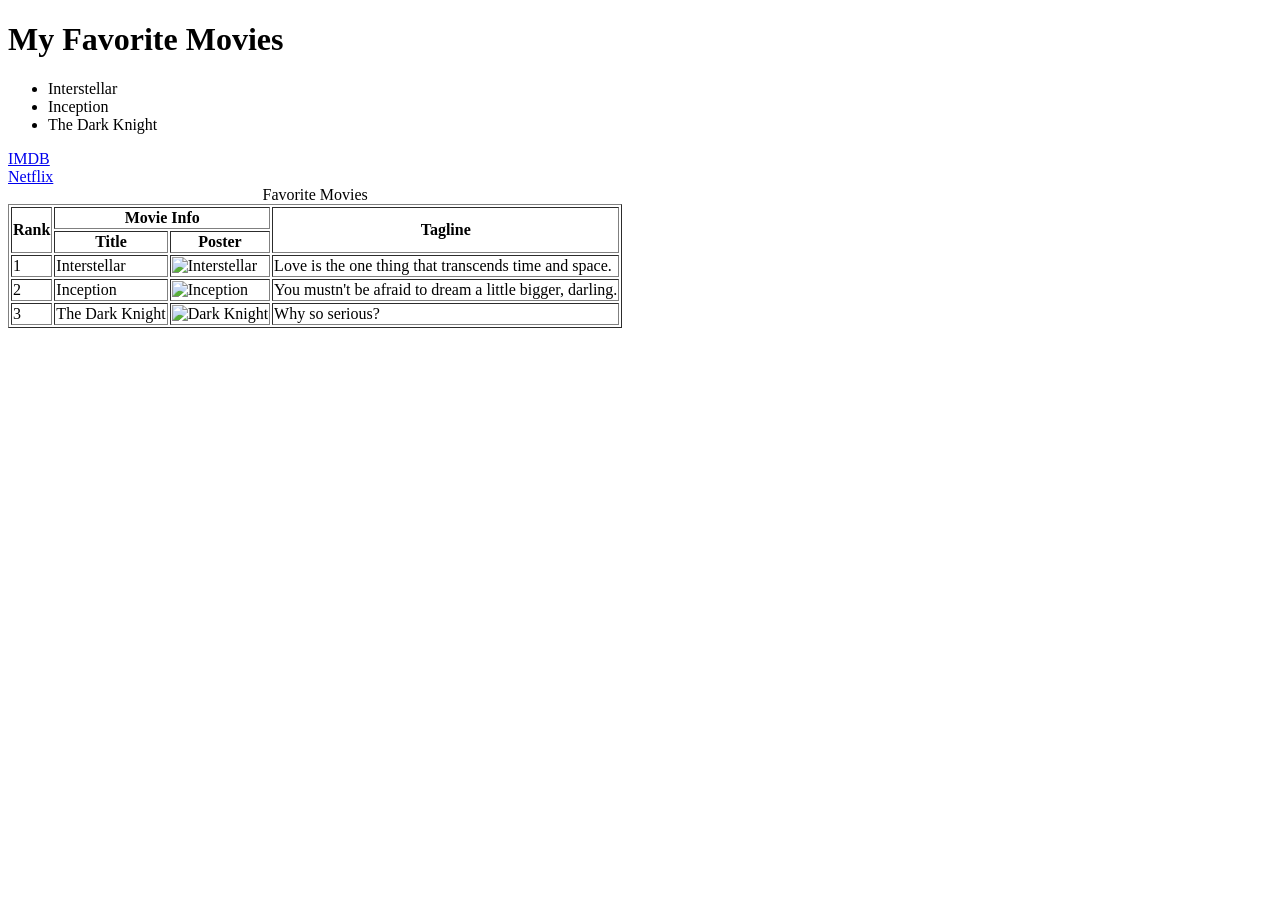
==== LAB1/index.html @ 86fb20f8 "Create index.html" ====
<!DOCTYPE html>
<html>
<head>
<meta charset="UTF-8">
<title>My Favorite Movies</title>
</head>
<body>

<h1>My Favorite Movies</h1>

<ul>
<li>Interstellar</li>
<li>Inception</li>
<li>The Dark Knight</li>
</ul>

<a href="https://www.imdb.com">IMDB</a><br>
<a href="https://www.netflix.com">Netflix</a>

<table border="1">
<caption>Favorite Movies</caption>

<tr>
<th rowspan="2">Rank</th>
<th colspan="2">Movie Info</th>
<th rowspan="2">Tagline</th>
</tr>

<tr>
<th>Title</th>
<th>Poster</th>
</tr>

<tr>
<td>1</td>
<td>Interstellar</td>
<td><img src="image1.jpg" width="100" height="150" alt="Interstellar"></td>
<td>Love is the one thing that transcends time and space.</td>
</tr>

<tr>
<td>2</td>
<td>Inception</td>
<td><img src="image2.jpg" width="100" height="150" alt="Inception"></td>
<td>You mustn't be afraid to dream a little bigger, darling.</td>
</tr>

<tr>
<td>3</td>
<td>The Dark Knight</td>
<td><img src="image3.jpg" width="100" height="150" alt="Dark Knight"></td>
<td>Why so serious?</td>
</tr>

</table>

</body>
</html>
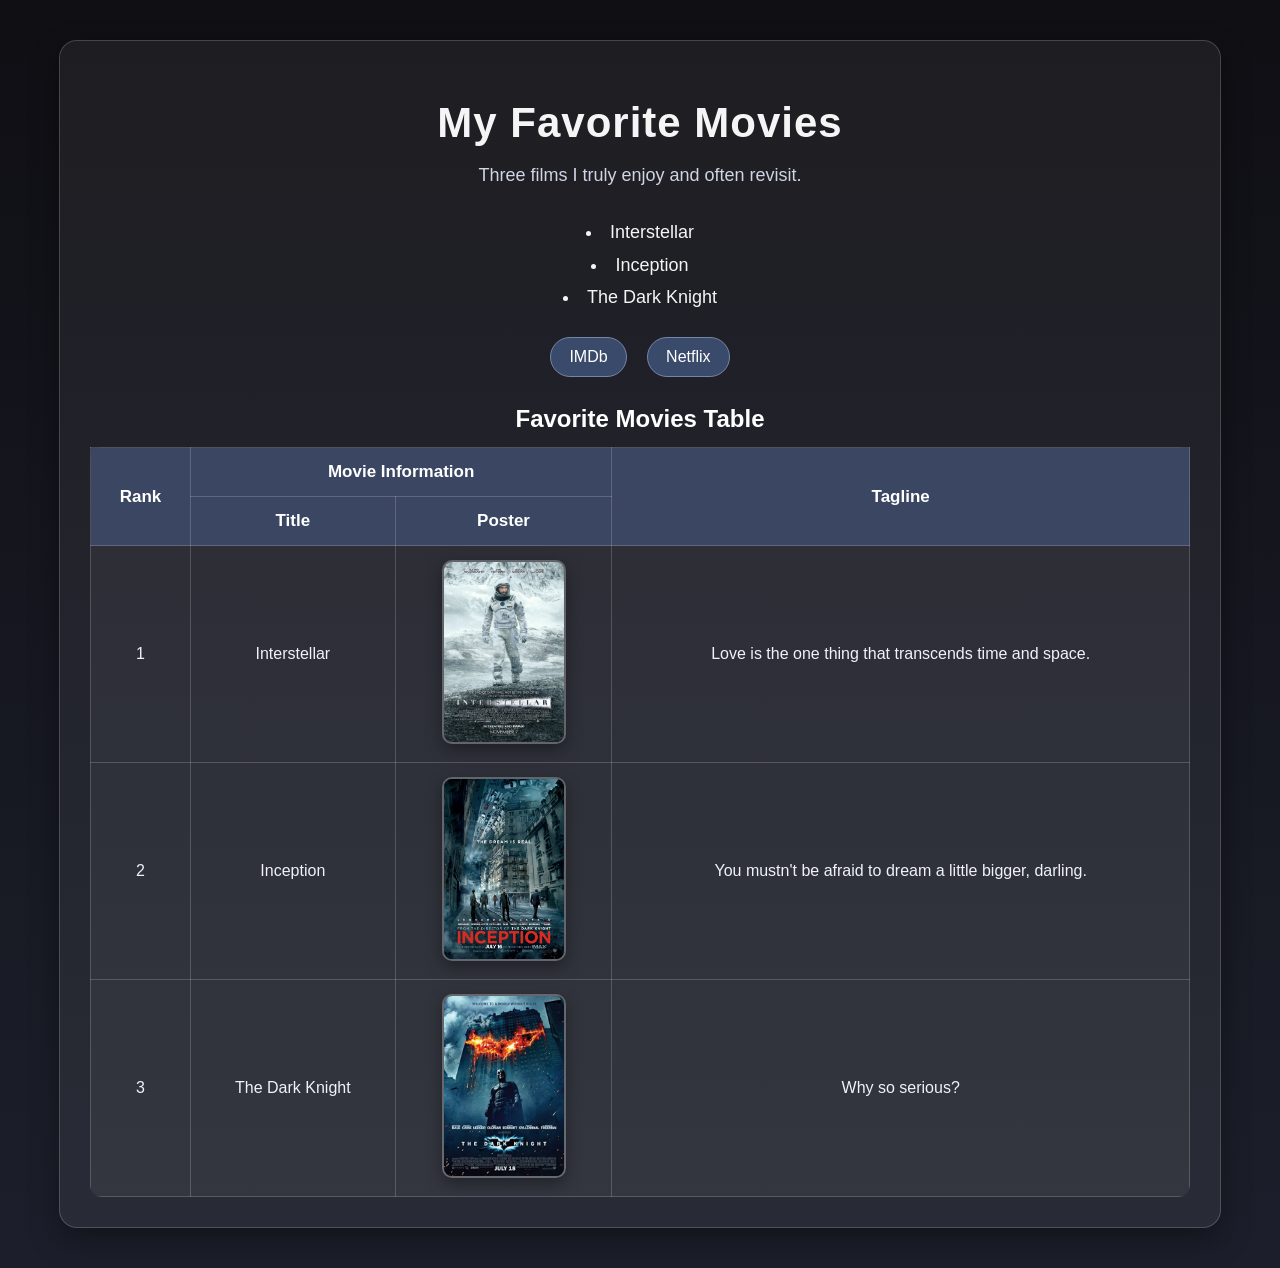
==== commit d5064974: "Add files via upload" ====
--- a/LAB1/index.html
+++ b/LAB1/index.html
@@ -1,58 +1,157 @@
 <!DOCTYPE html>
-<html>
+<html lang="en">
 <head>
-<meta charset="UTF-8">
-<title>My Favorite Movies</title>
+    <meta charset="UTF-8">
+    <meta name="viewport" content="width=device-width, initial-scale=1.0">
+    <title>My Favorite Movies</title>
+    <style>
+        body {
+            background: linear-gradient(180deg, #0f0f14 0%, #1c1f2b 100%);
+            color: #f5f5f5;
+            font-family: Arial, Helvetica, sans-serif;
+            text-align: center;
+            margin: 0;
+            padding: 40px 20px;
+        }
+
+        .container {
+            max-width: 1100px;
+            margin: 0 auto;
+            background-color: rgba(255, 255, 255, 0.06);
+            border: 1px solid rgba(255, 255, 255, 0.18);
+            border-radius: 18px;
+            padding: 30px;
+            box-shadow: 0 12px 30px rgba(0, 0, 0, 0.35);
+        }
+
+        h1 {
+            font-size: 42px;
+            margin-bottom: 10px;
+            letter-spacing: 1px;
+        }
+
+        p.subtitle {
+            color: #d0d4e4;
+            margin-bottom: 30px;
+            font-size: 18px;
+        }
+
+        ul {
+            list-style-position: inside;
+            padding: 0;
+            margin: 0 0 24px 0;
+            font-size: 18px;
+            line-height: 1.8;
+        }
+
+        .links {
+            margin-bottom: 28px;
+        }
+
+        .links a {
+            display: inline-block;
+            margin: 0 8px;
+            padding: 10px 18px;
+            border-radius: 999px;
+            text-decoration: none;
+            color: white;
+            background-color: #3a4a6a;
+            border: 1px solid #7585a6;
+        }
+
+        table {
+            width: 100%;
+            margin: 0 auto;
+            border-collapse: collapse;
+            background-color: rgba(255, 255, 255, 0.05);
+            border-radius: 12px;
+            overflow: hidden;
+        }
+
+        caption {
+            caption-side: top;
+            font-size: 24px;
+            font-weight: bold;
+            margin-bottom: 14px;
+            color: #ffffff;
+        }
+
+        th, td {
+            border: 1px solid rgba(255, 255, 255, 0.18);
+            padding: 14px;
+            text-align: center;
+        }
+
+        th {
+            background-color: rgba(59, 72, 101, 0.95);
+            color: #ffffff;
+            font-size: 17px;
+        }
+
+        td {
+            font-size: 16px;
+            color: #f0f2f8;
+        }
+
+        tr:hover td {
+            background-color: rgba(255, 255, 255, 0.08);
+        }
+
+        img {
+            width: 120px;
+            height: 180px;
+            border-radius: 10px;
+            border: 2px solid rgba(255, 255, 255, 0.25);
+            box-shadow: 0 6px 16px rgba(0, 0, 0, 0.35);
+        }
+    </style>
 </head>
 <body>
+    <div class="container">
+        <h1>My Favorite Movies</h1>
+        <p class="subtitle">Three films I truly enjoy and often revisit.</p>
 
-<h1>My Favorite Movies</h1>
+        <ul>
+            <li>Interstellar</li>
+            <li>Inception</li>
+            <li>The Dark Knight</li>
+        </ul>
 
-<ul>
-<li>Interstellar</li>
-<li>Inception</li>
-<li>The Dark Knight</li>
-</ul>
+        <div class="links">
+            <a href="https://www.imdb.com" target="_blank">IMDb</a>
+            <a href="https://www.netflix.com" target="_blank">Netflix</a>
+        </div>
 
-<a href="https://www.imdb.com">IMDB</a><br>
-<a href="https://www.netflix.com">Netflix</a>
-
-<table border="1">
-<caption>Favorite Movies</caption>
-
-<tr>
-<th rowspan="2">Rank</th>
-<th colspan="2">Movie Info</th>
-<th rowspan="2">Tagline</th>
-</tr>
-
-<tr>
-<th>Title</th>
-<th>Poster</th>
-</tr>
-
-<tr>
-<td>1</td>
-<td>Interstellar</td>
-<td><img src="image1.jpg" width="100" height="150" alt="Interstellar"></td>
-<td>Love is the one thing that transcends time and space.</td>
-</tr>
-
-<tr>
-<td>2</td>
-<td>Inception</td>
-<td><img src="image2.jpg" width="100" height="150" alt="Inception"></td>
-<td>You mustn't be afraid to dream a little bigger, darling.</td>
-</tr>
-
-<tr>
-<td>3</td>
-<td>The Dark Knight</td>
-<td><img src="image3.jpg" width="100" height="150" alt="Dark Knight"></td>
-<td>Why so serious?</td>
-</tr>
-
-</table>
-
+        <table>
+            <caption>Favorite Movies Table</caption>
+            <tr>
+                <th rowspan="2">Rank</th>
+                <th colspan="2">Movie Information</th>
+                <th rowspan="2">Tagline</th>
+            </tr>
+            <tr>
+                <th>Title</th>
+                <th>Poster</th>
+            </tr>
+            <tr>
+                <td>1</td>
+                <td>Interstellar</td>
+                <td><img src="image1.jpg?v=2" alt="Interstellar poster" width="120" height="180"></td>
+                <td>Love is the one thing that transcends time and space.</td>
+            </tr>
+            <tr>
+                <td>2</td>
+                <td>Inception</td>
+                <td><img src="image2.jpg?v=2" alt="Inception poster" width="120" height="180"></td>
+                <td>You mustn't be afraid to dream a little bigger, darling.</td>
+            </tr>
+            <tr>
+                <td>3</td>
+                <td>The Dark Knight</td>
+                <td><img src="image3.jpg?v=2" alt="The Dark Knight poster" width="120" height="180"></td>
+                <td>Why so serious?</td>
+            </tr>
+        </table>
+    </div>
 </body>
 </html>
